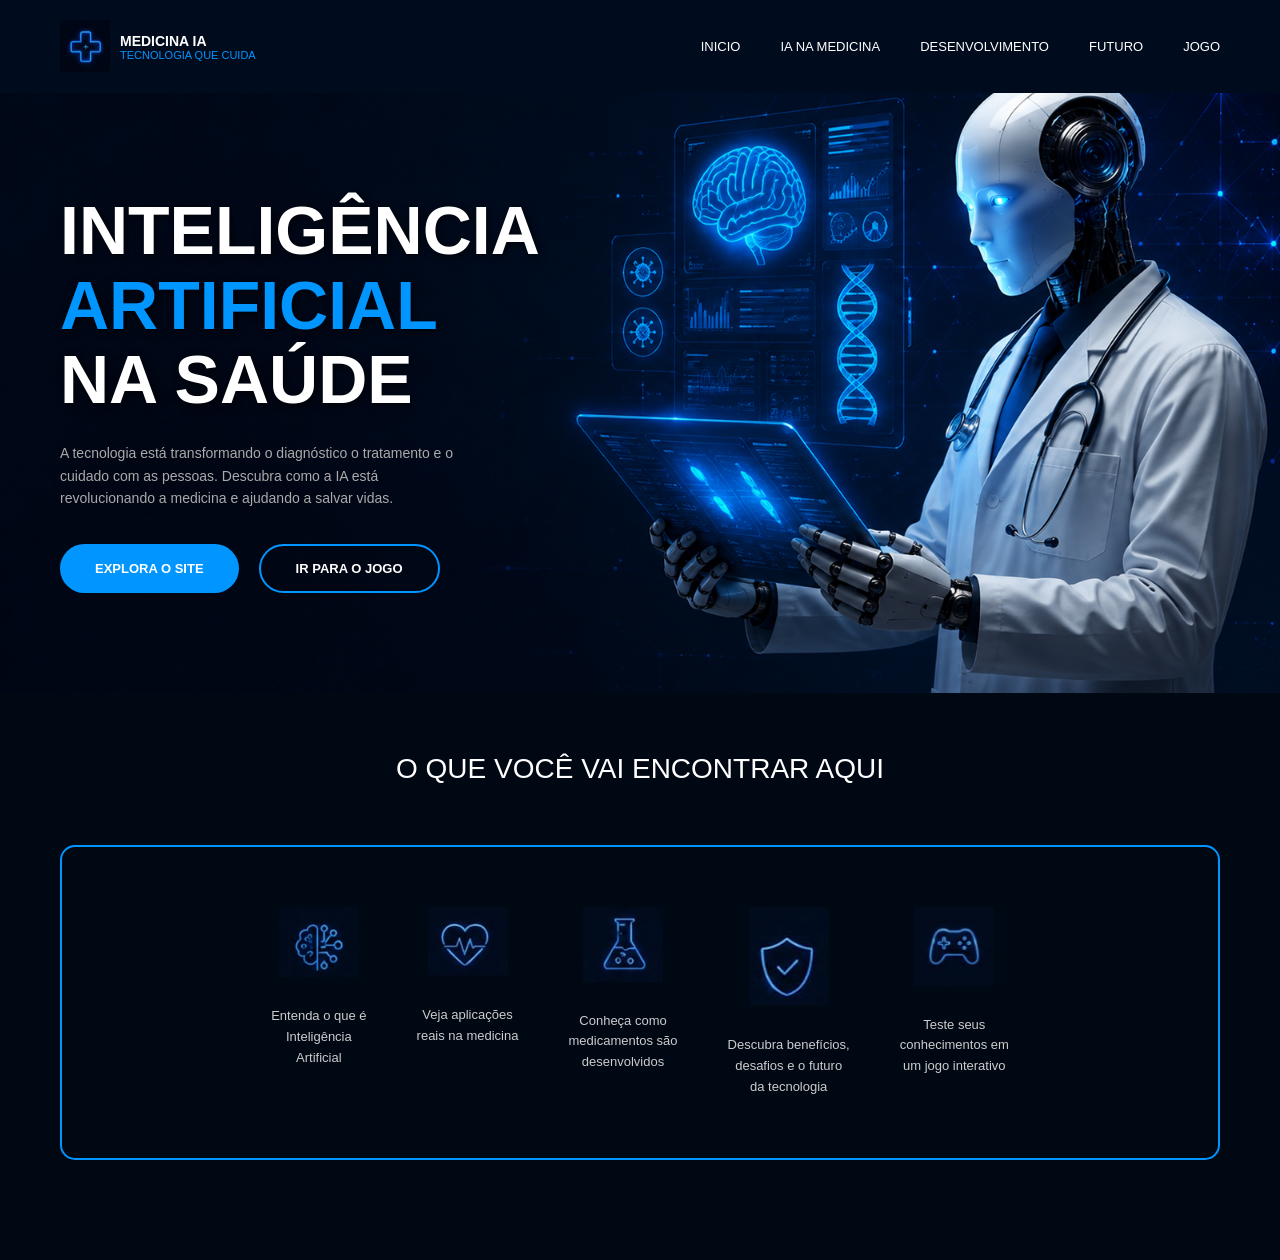
==== index.html @ b23c7342 "arrumei a pagina ia medicina com fundo certo e logo com subtitulo" ====
<!DOCTYPE html>
<html lang="pt-br">
<head>
    <meta charset="UTF-8">
    <meta name="viewport" content="width=device-width, initial-scale=1.0">
    <title>Medicina IA</title>
    <link rel="stylesheet" href="style.css">
</head>
<body>
    <div class="cabecalho">
        <div class="logotipo">
            <img src="imagens/+.png" width="50">
            <div class="texto-logo">
                <span class="titulo-logo">MEDICINA IA</span>
                <span class="subtitulo-logo">TECNOLOGIA QUE CUIDA</span>
            </div>
        </div>
        <nav class="navegacao">
            <a href="index.html">INICIO</a>
            <a href="iamedicina.html">IA NA MEDICINA</a>
            <a href="">DESENVOLVIMENTO</a>
            <a href="">FUTURO</a>
            <a href="">JOGO</a>
        </nav>
    </div>

    <div class="principal">
        <div class="texto">
            <h1>INTELIGÊNCIA<br><span class="azul">ARTIFICIAL</span><br>NA SAÚDE</h1>
            <p class="paragrafo">A tecnologia está transformando o diagnóstico o tratamento e o<br>cuidado com as pessoas. Descubra como a IA está<br>revolucionando a medicina e ajudando a salvar vidas.</p>
            <div class="botoes">
                <button class="botao1">EXPLORA O SITE</button>
                <button class="botao2">IR PARA O JOGO</button>
            </div>
        </div>
    </div>

    <div class="sessao">
        <h2>O QUE VOCÊ VAI ENCONTRAR AQUI</h2>
        <div class="caixas">
            <div class="caixa">
                <img src="imagens/cerebro.png">
                <p>Entenda o que é<br>Inteligência<br>Artificial</p>
            </div>
            <div class="caixa">
                <img src="imagens/coração.png">
                <p>Veja aplicações<br>reais na medicina</p>
            </div>
            <div class="caixa">
                <img src="imagens/quimica.png">
                <p>Conheça como<br>medicamentos são<br>desenvolvidos</p>
            </div>
            <div class="caixa">
                <img src="imagens/segurança.png">
                <p>Descubra benefícios,<br>desafios e o futuro<br>da tecnologia</p>
            </div>
            <div class="caixa">
                <img src="imagens/controle.png">
                <p>Teste seus<br>conhecimentos em<br>um jogo interativo</p>
            </div>
        </div>
    </div>
</body>
</html>
---- style.css ----
* {
    margin: 0;
    padding: 0;
    box-sizing: border-box;
}

body {
    font-family: Arial;
    background-color: #000814;
    color: white;
}

.cabecalho {
    display: flex;
    justify-content: space-between;
    align-items: center;
    padding: 20px 60px;
    background-color: #000c1d;
}

.logotipo {
    display: flex;
    align-items: center;
    gap: 10px;
    font-weight: bold;
    font-size: 14px;
}

.texto-logo {
    display: flex;
    flex-direction: column;
}

.titulo-logo {
    font-size: 14px;
    font-weight: bold;
}

.subtitulo-logo {
    font-size: 11px;
    color: #0095ff;
    font-weight: normal;
}

.navegacao {
    display: flex;
    gap: 40px;
}

.navegacao a {
    color: white;
    text-decoration: none;
    font-size: 13px;
    font-weight: 500;
    transition: color 0.3s;
}

.navegacao a:hover {
    color: #0095ff;
}

.principal {
    display: flex;
    padding: 80px 60px;
    align-items: center;
    justify-content: space-between;
    background-image: url('imagens/Imagem index.png');
    background-size: cover;
    background-position: right center;
    background-repeat: no-repeat;
    min-height: 600px;
}

.texto {
    max-width: 600px;
}

.texto h1 {
    font-size: 68px;
    line-height: 1.1;
    margin-bottom: 25px;
    text-shadow: 2px 2px 8px rgba(0,0,0,0.7);
}

.azul {
    color: #0095ff;
}

.paragrafo {
    font-size: 14px;
    line-height: 1.6;
    margin-bottom: 35px;
    color: #aaaaaa;
}

.botoes {
    display: flex;
    gap: 20px;
}

.botao1 {
    background-color: #0095ff;
    color: white;
    border: none;
    padding: 15px 35px;
    border-radius: 25px;
    font-size: 13px;
    cursor: pointer;
    font-weight: bold;
}

.botao1:hover {
    background-color: #0077cc;
}

.botao2 {
    background-color: transparent;
    color: white;
    border: 2px solid #0095ff;
    padding: 15px 35px;
    border-radius: 25px;
    font-size: 13px;
    cursor: pointer;
    font-weight: bold;
}

.botao2:hover {
    background-color: #0095ff;
}

.imagem {
    display: none;
}

.sessao {
    padding: 60px 60px 100px 60px;
}

.sessao h2 {
    text-align: center;
    font-size: 28px;
    margin-bottom: 60px;
    font-weight: 400;
}

.caixas {
    display: flex;
    justify-content: center;
    gap: 50px;
    border: 2px solid #0095ff;
    padding: 60px 40px;
    border-radius: 15px;
}

.caixa {
    text-align: center;
    transition: transform 0.3s;
}

.caixa:hover {
    transform: scale(1.1);
}

.caixa img {
    width: 80px;
    margin-bottom: 25px;
}

.caixa p {
    font-size: 13px;
    line-height: 1.6;
    color: #cccccc;
}
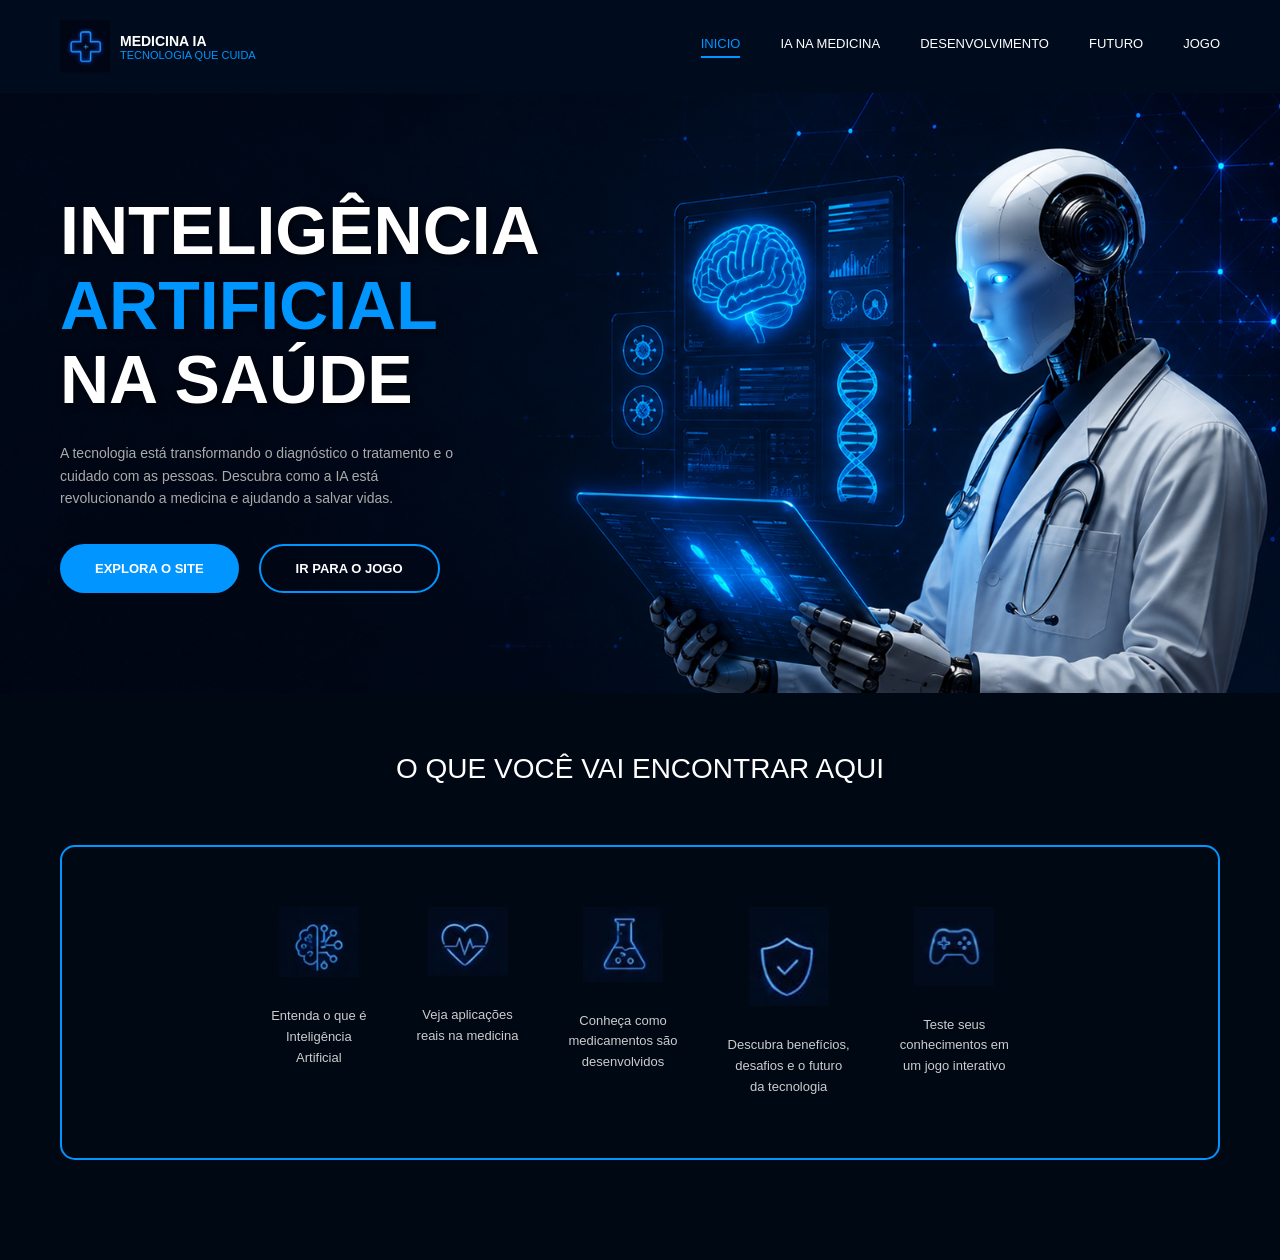
==== commit d0549bbe: "adicionei indicador de pagina ativa no menu com traço azul" ====
--- a/index.html
+++ b/index.html
@@ -16,9 +16,9 @@
             </div>
         </div>
         <nav class="navegacao">
-            <a href="index.html">INICIO</a>
+            <a href="index.html" class="ativo">INICIO</a>
             <a href="iamedicina.html">IA NA MEDICINA</a>
-            <a href="">DESENVOLVIMENTO</a>
+            <a href="desenvolvimento.html">DESENVOLVIMENTO</a>
             <a href="">FUTURO</a>
             <a href="">JOGO</a>
         </nav>
--- a/style.css
+++ b/style.css
@@ -53,10 +53,17 @@
     font-size: 13px;
     font-weight: 500;
     transition: color 0.3s;
+    padding-bottom: 5px;
+    border-bottom: 2px solid transparent;
 }
 
 .navegacao a:hover {
     color: #0095ff;
+}
+
+.navegacao a.ativo {
+    color: #0095ff;
+    border-bottom: 2px solid #0095ff;
 }
 
 .principal {
@@ -66,8 +73,6 @@
     justify-content: space-between;
     background-image: url('imagens/Imagem index.png');
     background-size: cover;
-    background-position: right center;
-    background-repeat: no-repeat;
     min-height: 600px;
 }
 
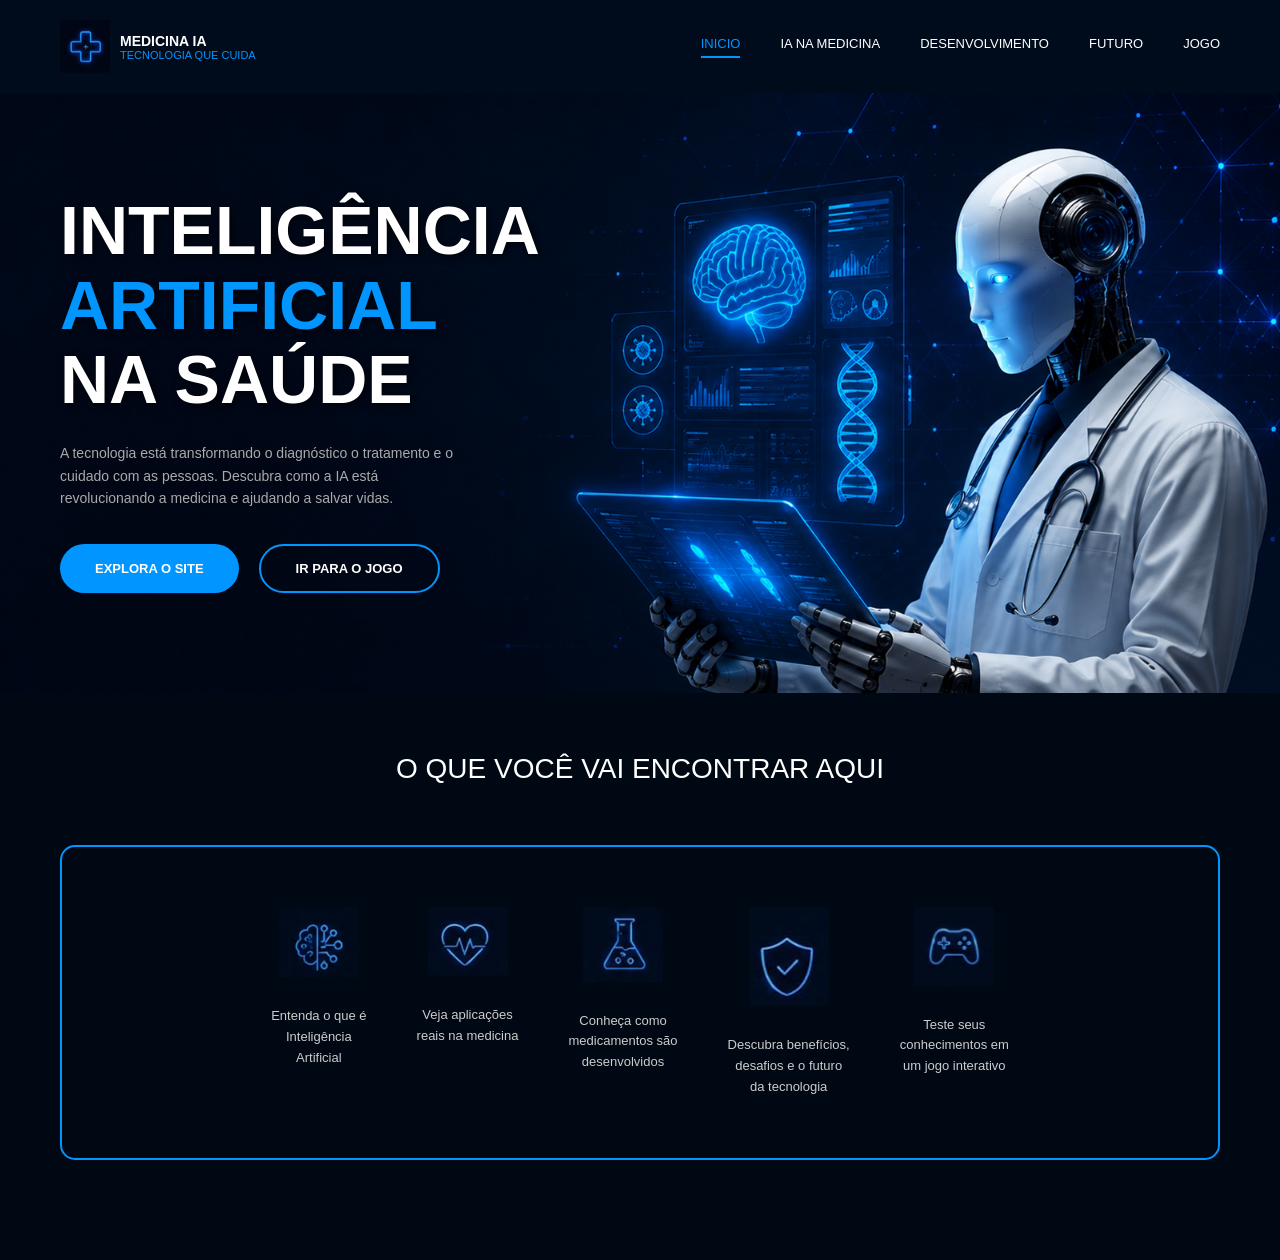
==== commit 6ad0d557: "finalmente terminei essa porcaria da pagina de jogo" ====
--- a/index.html
+++ b/index.html
@@ -19,8 +19,8 @@
             <a href="index.html" class="ativo">INICIO</a>
             <a href="iamedicina.html">IA NA MEDICINA</a>
             <a href="desenvolvimento.html">DESENVOLVIMENTO</a>
-            <a href="">FUTURO</a>
-            <a href="">JOGO</a>
+            <a href="futuro.html">FUTURO</a>
+            <a href="jogo.html">JOGO</a>
         </nav>
     </div>
 
--- a/style.css
+++ b/style.css
@@ -15,7 +15,7 @@
     justify-content: space-between;
     align-items: center;
     padding: 20px 60px;
-    background-color: #000c1d;
+    background-color: rgba(0, 12, 29, 0.8);
 }
 
 .logotipo {
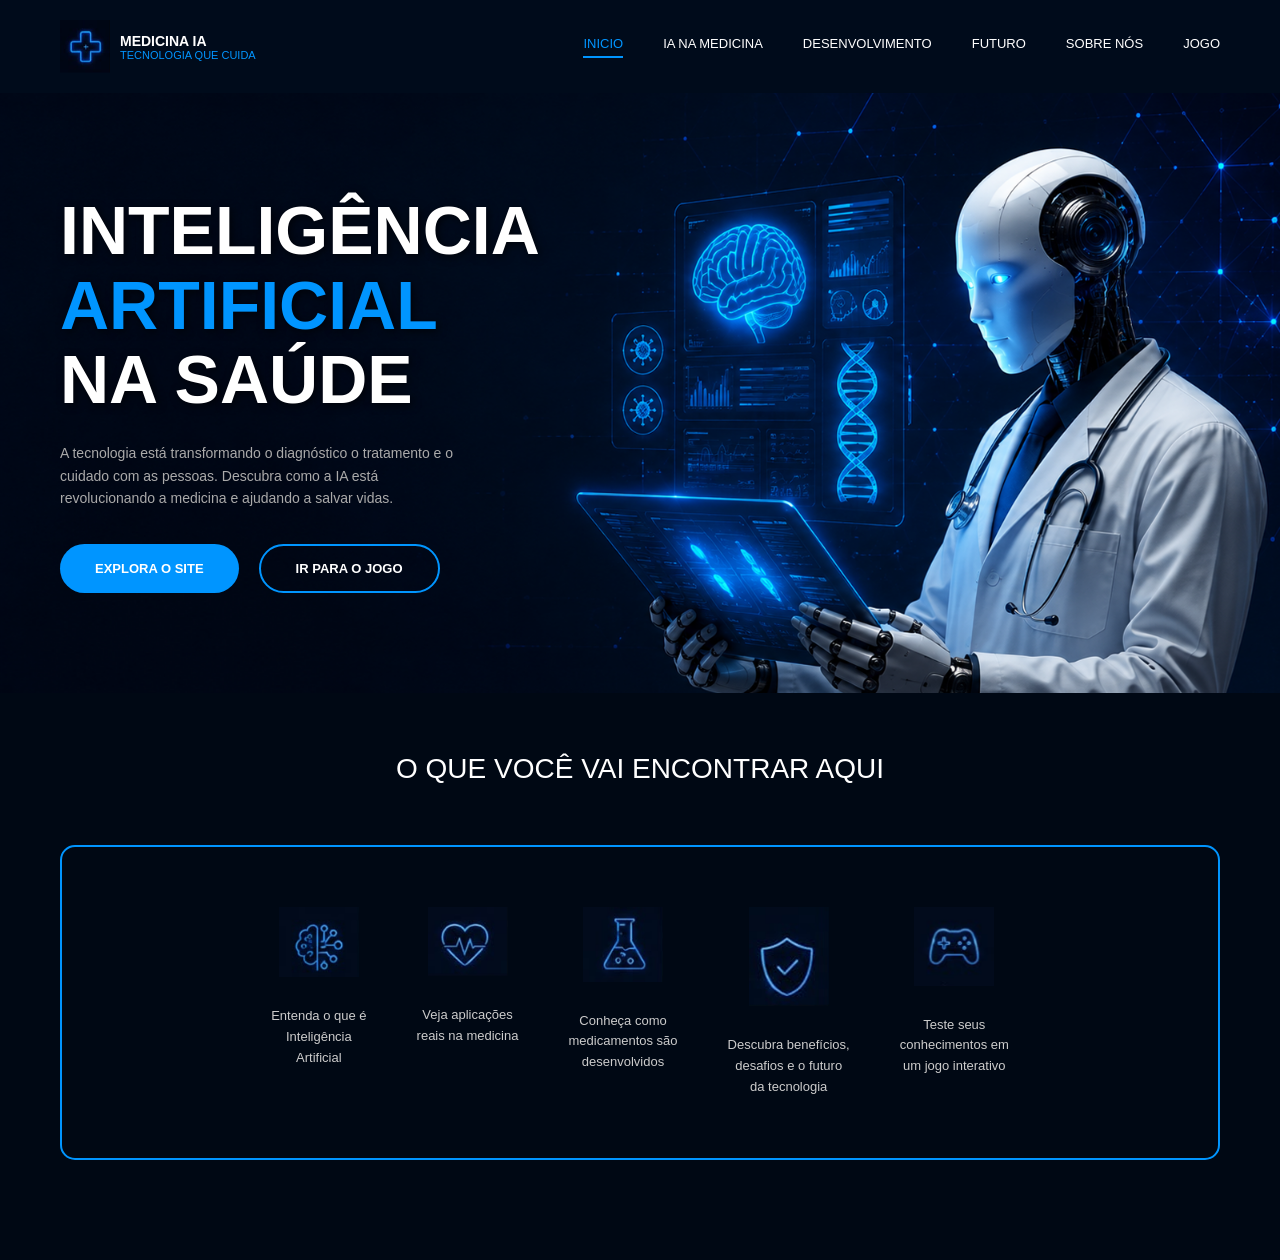
==== commit 9b8495dc: "adicionei a pagina sobre nos enfim terminei isso" ====
--- a/index.html
+++ b/index.html
@@ -20,6 +20,7 @@
             <a href="iamedicina.html">IA NA MEDICINA</a>
             <a href="desenvolvimento.html">DESENVOLVIMENTO</a>
             <a href="futuro.html">FUTURO</a>
+            <a href="sobrenos.html">SOBRE NÓS</a>
             <a href="jogo.html">JOGO</a>
         </nav>
     </div>
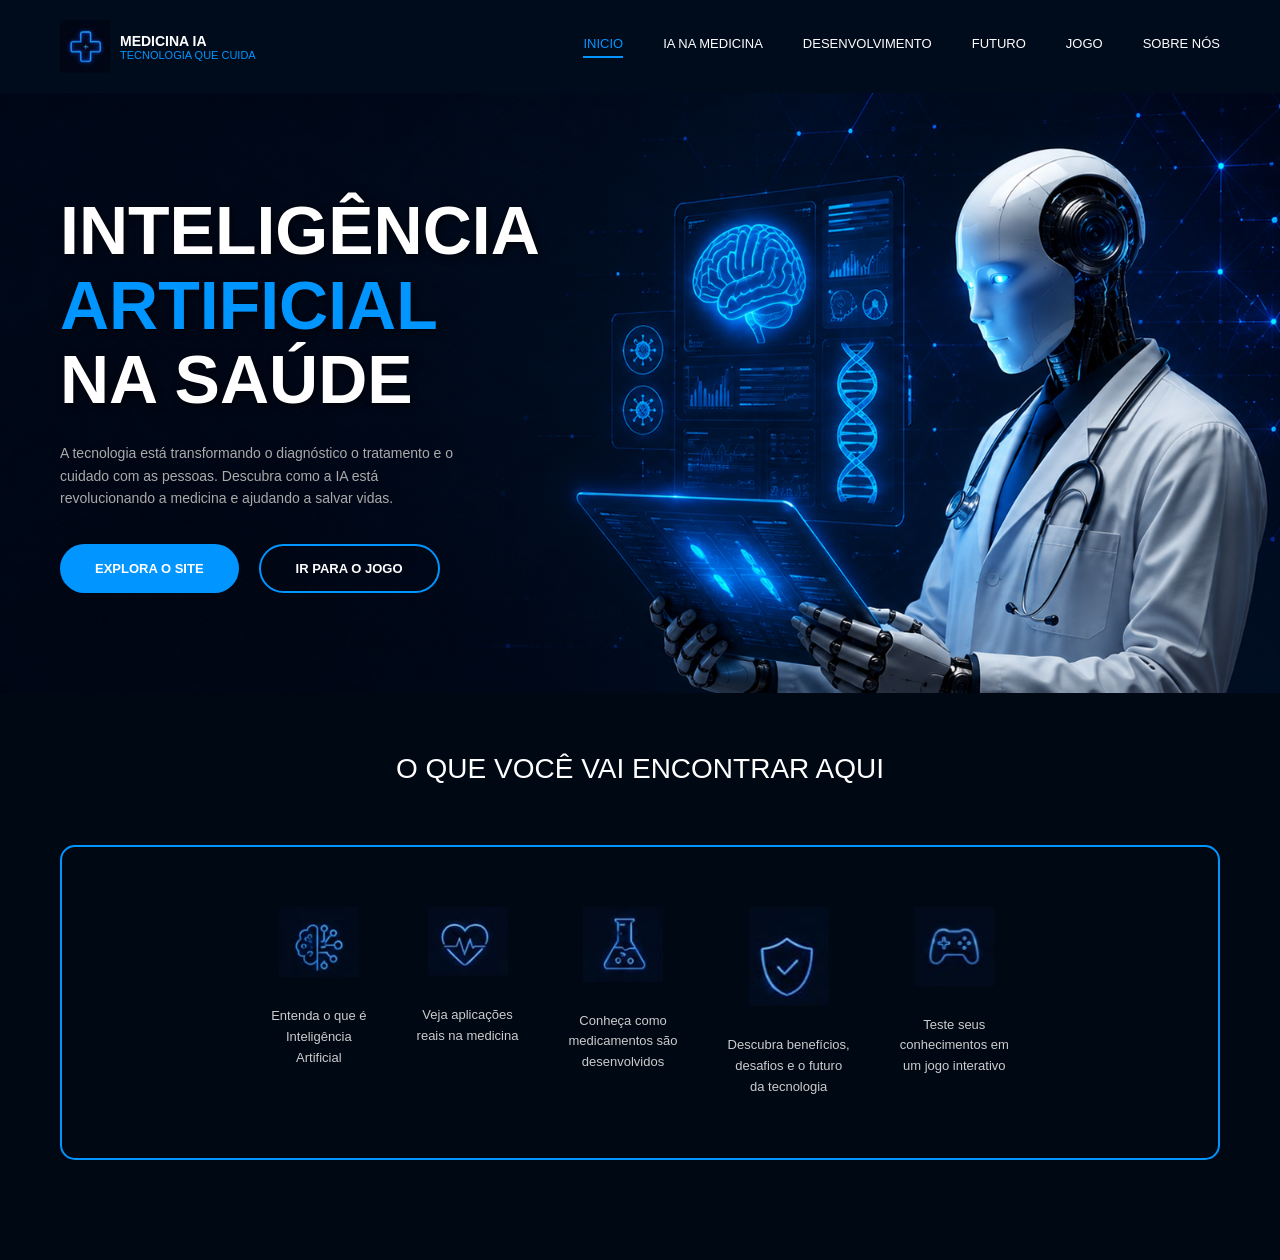
==== commit 5afea63f: "arrumei a fonte dos titulos que tava errada desde o inicio" ====
--- a/index.html
+++ b/index.html
@@ -20,8 +20,8 @@
             <a href="iamedicina.html">IA NA MEDICINA</a>
             <a href="desenvolvimento.html">DESENVOLVIMENTO</a>
             <a href="futuro.html">FUTURO</a>
+            <a href="jogo.html">JOGO</a>
             <a href="sobrenos.html">SOBRE NÓS</a>
-            <a href="jogo.html">JOGO</a>
         </nav>
     </div>
 
